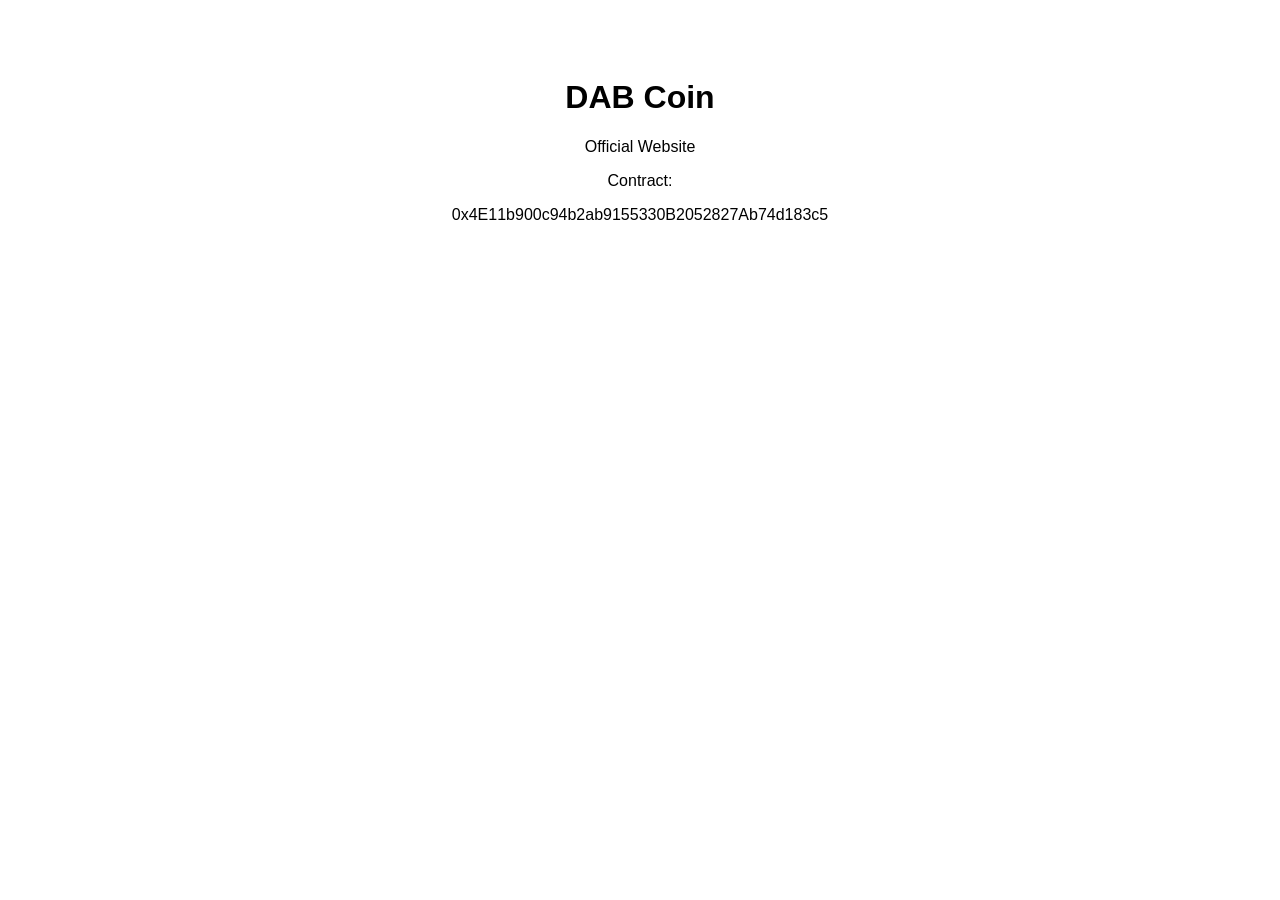
==== Index.html @ 199b8339 "Create Index.html" ====
<!DOCTYPE html>
<html>
<head>
    <title>DAB Coin</title>
    <meta charset="UTF-8">
</head>
<body style="font-family: Arial; text-align:center; padding:50px;">
    <h1>DAB Coin</h1>
    <p>Official Website</p>
    <p>Contract:</p>
    <p>0x4E11b900c94b2ab9155330B2052827Ab74d183c5</p>
</body>
</html>
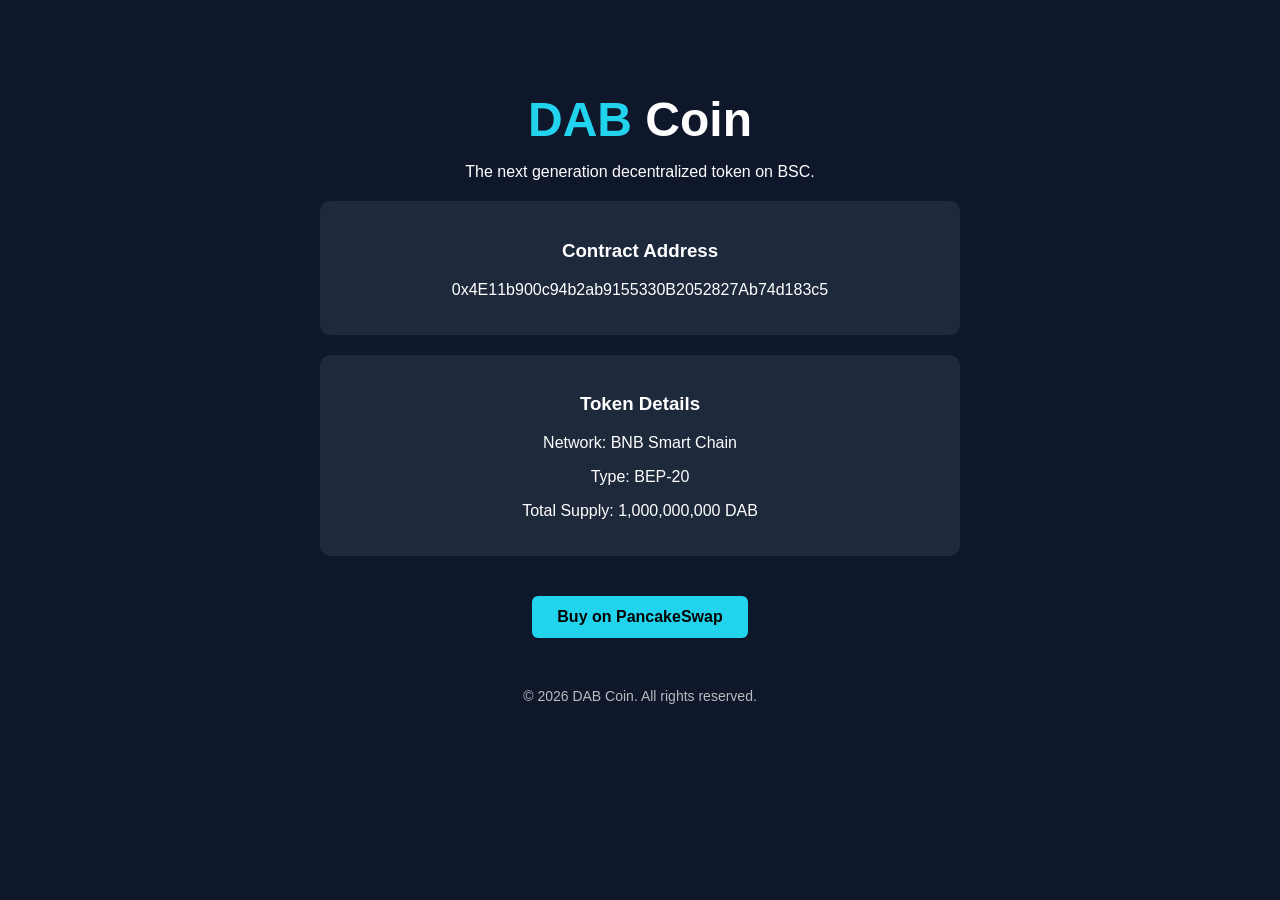
==== commit a539b7aa: "Update Index.html" ====
--- a/Index.html
+++ b/Index.html
@@ -1,13 +1,77 @@
 <!DOCTYPE html>
-<html>
+<html lang="en">
 <head>
-    <title>DAB Coin</title>
     <meta charset="UTF-8">
+    <title>DAB Coin | Official</title>
+    <meta name="viewport" content="width=device-width, initial-scale=1.0">
+    <style>
+        body {
+            margin: 0;
+            font-family: Arial, sans-serif;
+            background: #0f172a;
+            color: white;
+            text-align: center;
+        }
+        .container {
+            padding: 60px 20px;
+        }
+        h1 {
+            font-size: 48px;
+            margin-bottom: 10px;
+        }
+        .highlight {
+            color: #22d3ee;
+        }
+        .box {
+            background: #1e293b;
+            padding: 20px;
+            margin: 20px auto;
+            max-width: 600px;
+            border-radius: 10px;
+        }
+        .button {
+            display: inline-block;
+            margin-top: 20px;
+            padding: 12px 25px;
+            background: #22d3ee;
+            color: black;
+            text-decoration: none;
+            border-radius: 6px;
+            font-weight: bold;
+        }
+        footer {
+            margin-top: 50px;
+            font-size: 14px;
+            opacity: 0.7;
+        }
+    </style>
 </head>
-<body style="font-family: Arial; text-align:center; padding:50px;">
-    <h1>DAB Coin</h1>
-    <p>Official Website</p>
-    <p>Contract:</p>
-    <p>0x4E11b900c94b2ab9155330B2052827Ab74d183c5</p>
+<body>
+
+<div class="container">
+    <h1><span class="highlight">DAB</span> Coin</h1>
+    <p>The next generation decentralized token on BSC.</p>
+
+    <div class="box">
+        <h3>Contract Address</h3>
+        <p>0x4E11b900c94b2ab9155330B2052827Ab74d183c5</p>
+    </div>
+
+    <div class="box">
+        <h3>Token Details</h3>
+        <p>Network: BNB Smart Chain</p>
+        <p>Type: BEP-20</p>
+        <p>Total Supply: 1,000,000,000 DAB</p>
+    </div>
+
+    <a class="button" href="https://pancakeswap.finance/swap" target="_blank">
+        Buy on PancakeSwap
+    </a>
+
+    <footer>
+        © 2026 DAB Coin. All rights reserved.
+    </footer>
+</div>
+
 </body>
 </html>
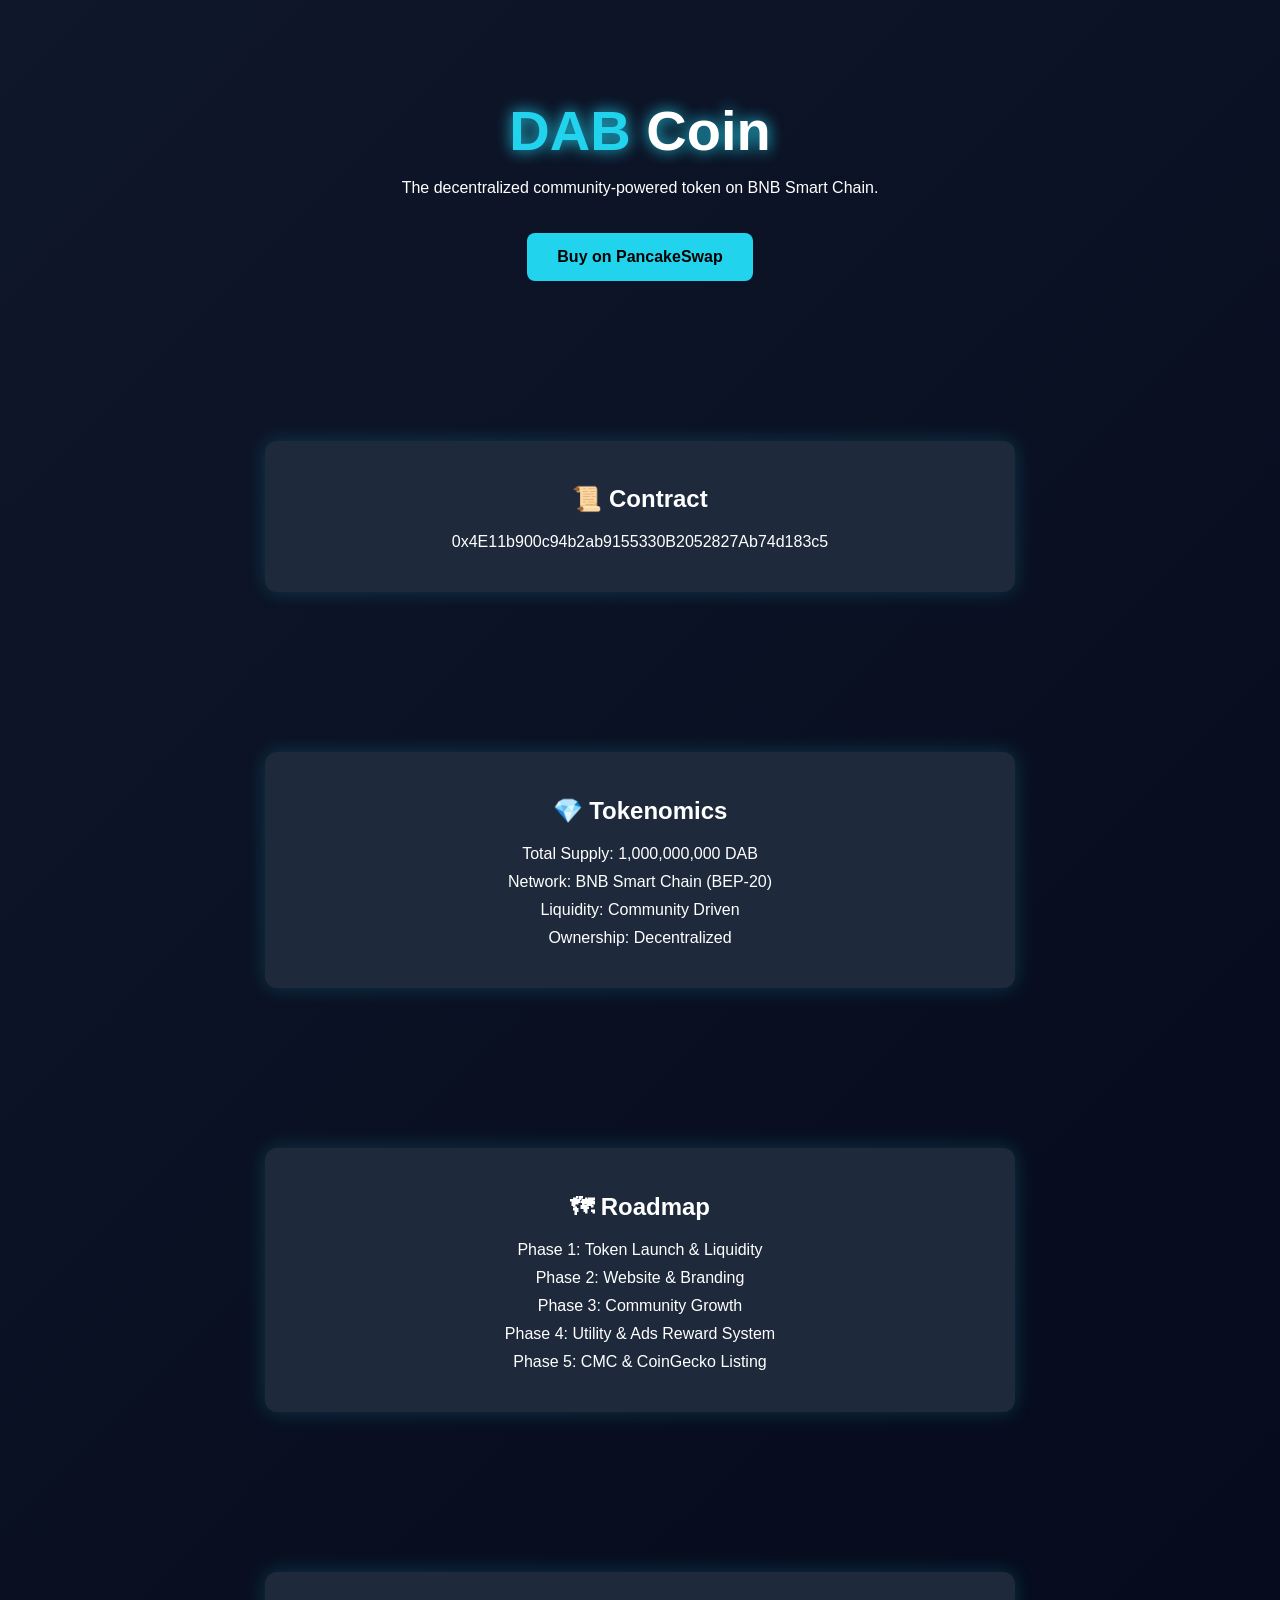
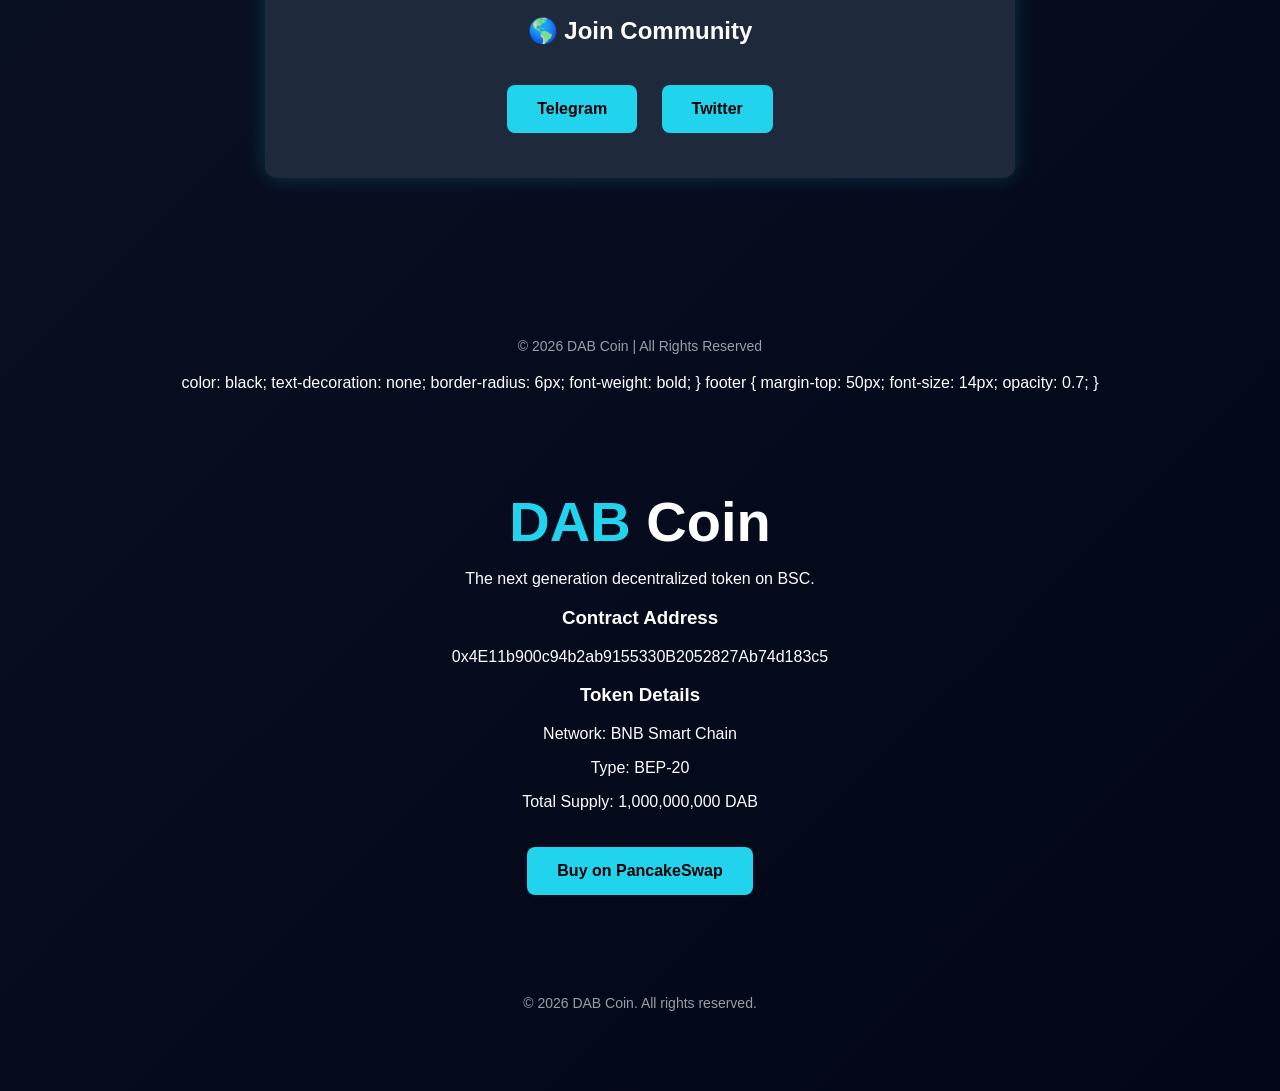
==== commit de4458ca: "Update Index.html" ====
--- a/Index.html
+++ b/Index.html
@@ -1,39 +1,141 @@
 <!DOCTYPE html>
 <html lang="en">
 <head>
-    <meta charset="UTF-8">
-    <title>DAB Coin | Official</title>
-    <meta name="viewport" content="width=device-width, initial-scale=1.0">
-    <style>
-        body {
-            margin: 0;
-            font-family: Arial, sans-serif;
-            background: #0f172a;
-            color: white;
-            text-align: center;
-        }
-        .container {
-            padding: 60px 20px;
-        }
-        h1 {
-            font-size: 48px;
-            margin-bottom: 10px;
-        }
-        .highlight {
-            color: #22d3ee;
-        }
-        .box {
-            background: #1e293b;
-            padding: 20px;
-            margin: 20px auto;
-            max-width: 600px;
-            border-radius: 10px;
-        }
-        .button {
-            display: inline-block;
-            margin-top: 20px;
-            padding: 12px 25px;
-            background: #22d3ee;
+<meta charset="UTF-8">
+<meta name="viewport" content="width=device-width, initial-scale=1.0">
+<title>DAB Coin | Official</title>
+
+<style>
+body {
+    margin:0;
+    font-family:Arial, sans-serif;
+    background:linear-gradient(135deg,#0f172a,#020617);
+    color:white;
+    text-align:center;
+}
+
+.container{
+    padding:60px 20px;
+}
+
+h1{
+    font-size:56px;
+    margin-bottom:10px;
+}
+
+.highlight{
+    color:#22d3ee;
+}
+
+.glow{
+    text-shadow:0 0 15px #22d3ee;
+}
+
+.section{
+    padding:60px 20px;
+}
+
+.card{
+    background:#1e293b;
+    padding:25px;
+    margin:20px auto;
+    max-width:700px;
+    border-radius:12px;
+    box-shadow:0 0 20px rgba(34,211,238,0.2);
+}
+
+.button{
+    display:inline-block;
+    margin:20px 10px;
+    padding:15px 30px;
+    background:#22d3ee;
+    color:black;
+    text-decoration:none;
+    border-radius:8px;
+    font-weight:bold;
+    transition:0.3s;
+}
+
+.button:hover{
+    background:#0ea5e9;
+    transform:scale(1.05);
+}
+
+ul{
+    list-style:none;
+    padding:0;
+}
+
+li{
+    margin:10px 0;
+}
+
+footer{
+    margin-top:60px;
+    padding:20px;
+    font-size:14px;
+    opacity:0.6;
+}
+</style>
+</head>
+
+<body>
+
+<div class="container">
+    <h1 class="glow"><span class="highlight">DAB</span> Coin</h1>
+    <p>The decentralized community-powered token on BNB Smart Chain.</p>
+
+    <a class="button" href="https://pancakeswap.finance/swap" target="_blank">
+        Buy on PancakeSwap
+    </a>
+</div>
+
+<div class="section">
+    <div class="card">
+        <h2>📜 Contract</h2>
+        <p>0x4E11b900c94b2ab9155330B2052827Ab74d183c5</p>
+    </div>
+</div>
+
+<div class="section">
+    <div class="card">
+        <h2>💎 Tokenomics</h2>
+        <ul>
+            <li>Total Supply: 1,000,000,000 DAB</li>
+            <li>Network: BNB Smart Chain (BEP-20)</li>
+            <li>Liquidity: Community Driven</li>
+            <li>Ownership: Decentralized</li>
+        </ul>
+    </div>
+</div>
+
+<div class="section">
+    <div class="card">
+        <h2>🗺 Roadmap</h2>
+        <ul>
+            <li>Phase 1: Token Launch & Liquidity</li>
+            <li>Phase 2: Website & Branding</li>
+            <li>Phase 3: Community Growth</li>
+            <li>Phase 4: Utility & Ads Reward System</li>
+            <li>Phase 5: CMC & CoinGecko Listing</li>
+        </ul>
+    </div>
+</div>
+
+<div class="section">
+    <div class="card">
+        <h2>🌎 Join Community</h2>
+        <a class="button" href="#">Telegram</a>
+        <a class="button" href="#">Twitter</a>
+    </div>
+</div>
+
+<footer>
+© 2026 DAB Coin | All Rights Reserved
+</footer>
+
+</body>
+</html>
             color: black;
             text-decoration: none;
             border-radius: 6px;
